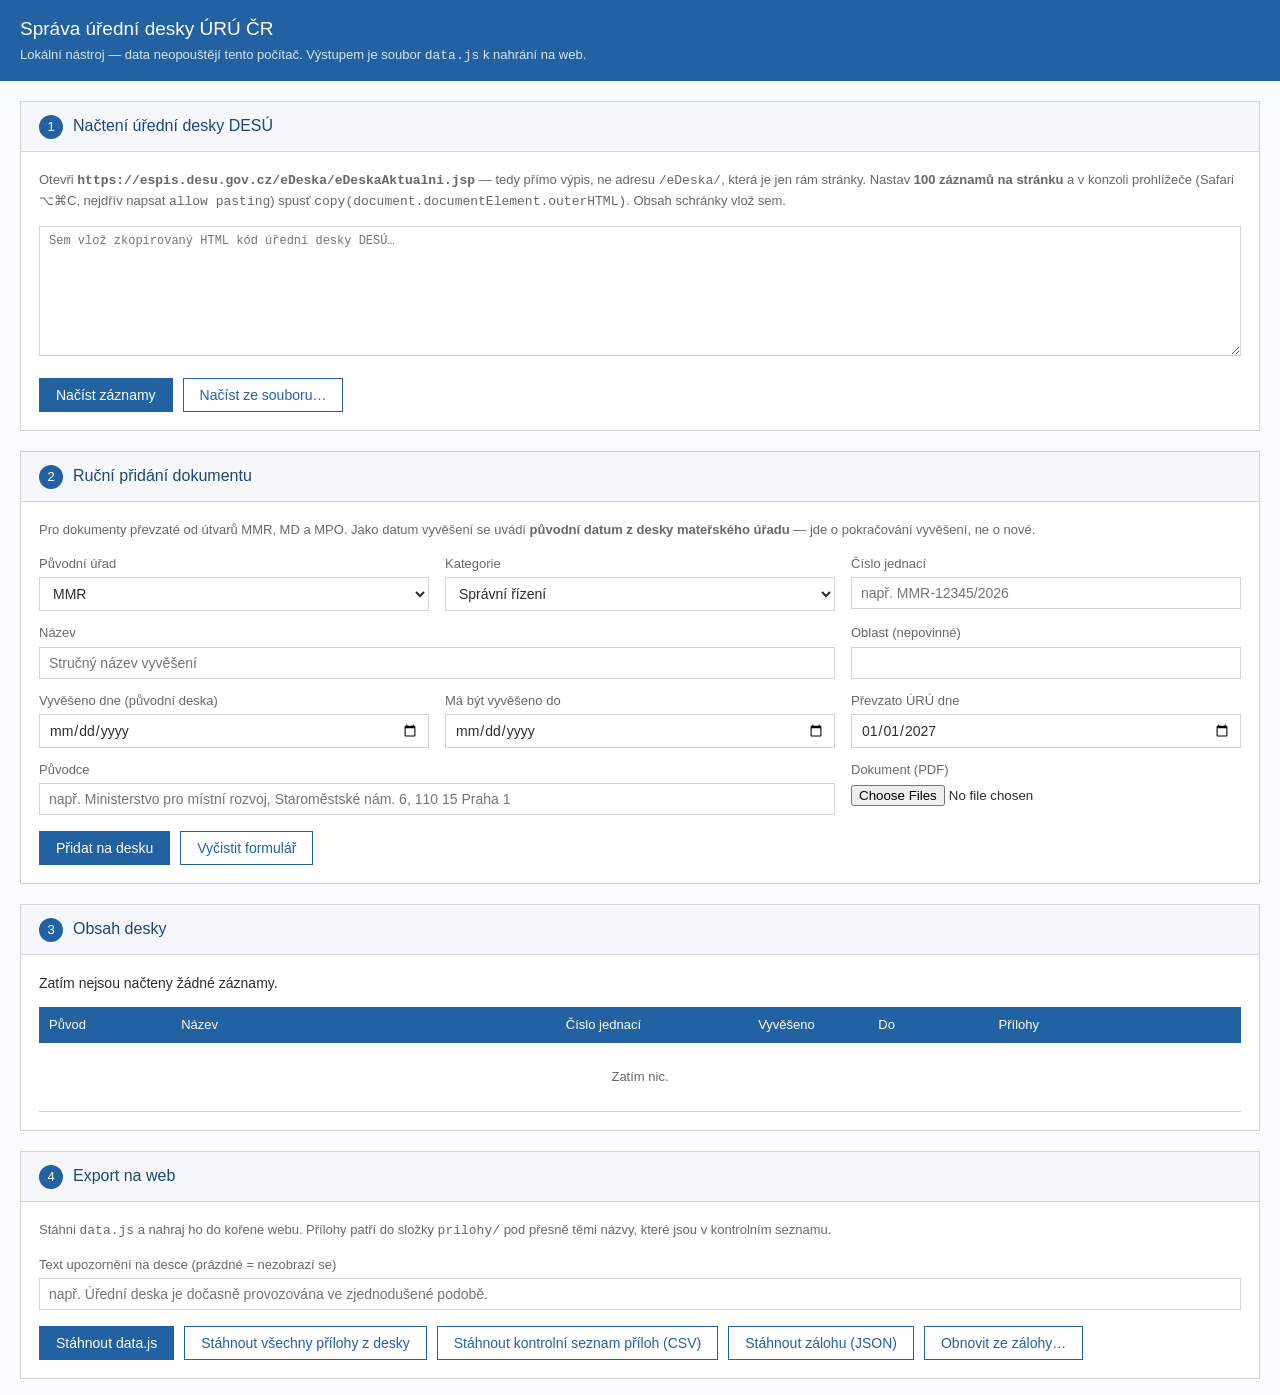
==== deska-admin.html @ 86acbc99 "Přestavba na strukturu docs/ a doplnění administrace - web přesunut do docs/, aby GitHub Pages publi" ====
<!DOCTYPE html>
<html lang="cs-CZ">
<head>
<meta charset="utf-8">
<meta name="viewport" content="width=device-width, initial-scale=1">
<title>Správa úřední desky ÚRÚ ČR</title>
<style>
:root {
  --modra: #2362A2; --modra-tmava: #1C4776; --modra-svetla: #E5EFF8;
  --text: #2E2E2E; --slaby: #686868; --linka: #D4D4D4; --radek: #F5F7FA;
  --zluta-p: #FEF3CD; --zluta-r: #FFC107; --zluta-t: #856404;
  --zelena-p: #E3F5E8; --zelena-r: #4CAF50; --zelena-t: #2E6B3A;
  --cervena-p: #FDE7E7; --cervena-r: #D32F2F; --cervena-t: #A02020;
}
* { box-sizing: border-box; }
body {
  margin: 0; font-family: 'Roboto', -apple-system, BlinkMacSystemFont, 'Segoe UI', Arial, sans-serif;
  font-size: 15px; line-height: 1.55; color: var(--text); background: #FAFBFC;
}
header { background: var(--modra); color: #fff; padding: 14px 0; }
.obsah { max-width: 1280px; margin: 0 auto; padding: 0 20px; }
header h1 { margin: 0; font-size: 19px; font-weight: 500; }
header p { margin: 2px 0 0; font-size: 13px; color: #D6E4F2; }

.krok { background: #fff; border: 1px solid var(--linka); margin: 20px 0; }
.krok > h2 {
  margin: 0; padding: 12px 18px; font-size: 16px; font-weight: 500;
  background: var(--radek); border-bottom: 1px solid var(--linka); color: var(--modra-tmava);
}
.krok > h2 .cislo {
  display: inline-block; width: 24px; height: 24px; line-height: 24px; text-align: center;
  background: var(--modra); color: #fff; border-radius: 50%; font-size: 13px; margin-right: 10px;
}
.telo { padding: 18px; }

label { display: block; font-size: 13px; color: var(--slaby); margin-bottom: 3px; }
input[type=text], input[type=date], select, textarea {
  font-family: inherit; font-size: 14px; padding: 7px 9px;
  border: 1px solid var(--linka); background: #fff; color: var(--text); width: 100%;
}
textarea { min-height: 130px; font-family: ui-monospace, Menlo, Consolas, monospace; font-size: 12px; }
button {
  font-family: inherit; font-size: 14px; padding: 8px 16px; cursor: pointer;
  background: var(--modra); color: #fff; border: 1px solid var(--modra);
}
button:hover { background: var(--modra-tmava); }
button.vedlejsi { background: #fff; color: var(--modra); }
button.vedlejsi:hover { background: var(--modra-svetla); }
button.smazat { background: #fff; color: var(--cervena-t); border-color: var(--cervena-r); padding: 4px 10px; font-size: 13px; }
button:disabled { opacity: .5; cursor: not-allowed; }

.mrizka { display: grid; gap: 12px 16px; }
.m2 { grid-template-columns: 1fr 1fr; }
.m3 { grid-template-columns: 1fr 1fr 1fr; }
.sirka2 { grid-column: span 2; }

.hlaska { padding: 10px 14px; margin: 12px 0; font-size: 14px; border: 1px solid; }
.ok    { background: var(--zelena-p);  border-color: var(--zelena-r);  color: var(--zelena-t); }
.varuj { background: var(--zluta-p);   border-color: var(--zluta-r);   color: var(--zluta-t); }
.chyba { background: var(--cervena-p); border-color: var(--cervena-r); color: var(--cervena-t); }

table { width: 100%; border-collapse: collapse; font-size: 13px; }
th { text-align: left; font-weight: 500; background: var(--modra); color: #fff; padding: 8px 10px; }
td { padding: 8px 10px; border-bottom: 1px solid var(--linka); vertical-align: top; }
tbody tr:nth-child(even) td { background: var(--radek); }
.stitek {
  display: inline-block; font-size: 11px; padding: 1px 7px; border-radius: 2px;
  border: 1px solid var(--modra); background: var(--modra-svetla); color: var(--modra-tmava);
}
.stitek.sejmuto { border-color: var(--slaby); background: #EEE; color: var(--slaby); }
.napoveda { font-size: 13px; color: var(--slaby); margin: 0 0 14px; }
.akce { margin-top: 16px; display: flex; gap: 10px; flex-wrap: wrap; }
.souhrn { font-size: 14px; margin: 0 0 12px; }
.souhrn strong { color: var(--modra-tmava); }
</style>
</head>
<body>

<header>
  <div class="obsah">
    <h1>Správa úřední desky ÚRÚ ČR</h1>
    <p>Lokální nástroj — data neopouštějí tento počítač. Výstupem je soubor <code>data.js</code> k nahrání na web.</p>
  </div>
</header>

<div class="obsah">

  <!-- KROK 1 -->
  <section class="krok">
    <h2><span class="cislo">1</span>Načtení úřední desky DESÚ</h2>
    <div class="telo">
      <p class="napoveda">
        Otevři <strong><code>https://espis.desu.gov.cz/eDeska/eDeskaAktualni.jsp</code></strong>
        — tedy přímo výpis, ne adresu <code>/eDeska/</code>, která je jen rám stránky.
        Nastav <strong>100 záznamů na stránku</strong> a v konzoli prohlížeče (Safari ⌥⌘C,
        nejdřív napsat <code>allow pasting</code>) spusť
        <code>copy(document.documentElement.outerHTML)</code>. Obsah schránky vlož sem.
      </p>
      <textarea id="vstupHtml" placeholder="Sem vlož zkopírovaný HTML kód úřední desky DESÚ…"></textarea>
      <div class="akce">
        <button id="btnNacti">Načíst záznamy</button>
        <button class="vedlejsi" id="btnNactiSoubor">Načíst ze souboru…</button>
        <input type="file" id="souborHtml" accept=".html,.htm,.txt" hidden>
      </div>
      <div id="hlaskaImport"></div>
    </div>
  </section>

  <!-- KROK 2 -->
  <section class="krok">
    <h2><span class="cislo">2</span>Ruční přidání dokumentu</h2>
    <div class="telo">
      <p class="napoveda">
        Pro dokumenty převzaté od útvarů MMR, MD a MPO. Jako datum vyvěšení se uvádí
        <strong>původní datum z desky mateřského úřadu</strong> — jde o pokračování vyvěšení, ne o nové.
      </p>
      <div class="mrizka m3">
        <div>
          <label for="fPuvod">Původní úřad</label>
          <select id="fPuvod">
            <option>MMR</option><option>MD</option><option>MPO</option><option>DESÚ</option>
          </select>
        </div>
        <div>
          <label for="fKategorie">Kategorie</label>
          <select id="fKategorie">
            <option>Správní řízení</option>
            <option>Opatření obecné povahy</option>
            <option>Informace podle zákona č. 106/1999 Sb.</option>
          </select>
        </div>
        <div>
          <label for="fZnacka">Číslo jednací</label>
          <input type="text" id="fZnacka" placeholder="např. MMR-12345/2026">
        </div>
        <div class="sirka2">
          <label for="fNazev">Název</label>
          <input type="text" id="fNazev" placeholder="Stručný název vyvěšení">
        </div>
        <div>
          <label for="fOblast">Oblast <span style="font-weight:400">(nepovinné)</span></label>
          <input type="text" id="fOblast">
        </div>
        <div>
          <label for="fOd">Vyvěšeno dne (původní deska)</label>
          <input type="date" id="fOd">
        </div>
        <div>
          <label for="fDo">Má být vyvěšeno do</label>
          <input type="date" id="fDo">
        </div>
        <div>
          <label for="fPrevzato">Převzato ÚRÚ dne</label>
          <input type="date" id="fPrevzato" value="2027-01-01">
        </div>
        <div class="sirka2">
          <label for="fPuvodce">Původce</label>
          <input type="text" id="fPuvodce" placeholder="např. Ministerstvo pro místní rozvoj, Staroměstské nám. 6, 110 15 Praha 1">
        </div>
        <div>
          <label for="fSoubor">Dokument (PDF)</label>
          <input type="file" id="fSoubor" accept="application/pdf" multiple>
        </div>
      </div>
      <div class="akce">
        <button id="btnPridej">Přidat na desku</button>
        <button class="vedlejsi" id="btnVycisti">Vyčistit formulář</button>
      </div>
      <div id="hlaskaForm"></div>
    </div>
  </section>

  <!-- KROK 3 -->
  <section class="krok">
    <h2><span class="cislo">3</span>Obsah desky</h2>
    <div class="telo">
      <p class="souhrn" id="souhrn">Zatím nejsou načteny žádné záznamy.</p>
      <div id="kontrola"></div>
      <table>
        <thead>
          <tr>
            <th style="width:11%">Původ</th>
            <th style="width:32%">Název</th>
            <th style="width:16%">Číslo jednací</th>
            <th style="width:10%">Vyvěšeno</th>
            <th style="width:10%">Do</th>
            <th style="width:13%">Přílohy</th>
            <th style="width:8%"></th>
          </tr>
        </thead>
        <tbody id="seznam"></tbody>
      </table>
    </div>
  </section>

  <!-- KROK 4 -->
  <section class="krok">
    <h2><span class="cislo">4</span>Export na web</h2>
    <div class="telo">
      <p class="napoveda">
        Stáhni <code>data.js</code> a nahraj ho do kořene webu. Přílohy patří do složky
        <code>prilohy/</code> pod přesně těmi názvy, které jsou v kontrolním seznamu.
      </p>
      <div>
        <label for="fUpozorneni">Text upozornění na desce <span style="font-weight:400">(prázdné = nezobrazí se)</span></label>
        <input type="text" id="fUpozorneni" placeholder="např. Úřední deska je dočasně provozována ve zjednodušené podobě.">
      </div>
      <div class="akce">
        <button id="btnData">Stáhnout data.js</button>
        <button class="vedlejsi" id="btnPrilohy">Stáhnout všechny přílohy z desky</button>
        <button class="vedlejsi" id="btnCsv">Stáhnout kontrolní seznam příloh (CSV)</button>
        <button class="vedlejsi" id="btnZaloha">Stáhnout zálohu (JSON)</button>
        <button class="vedlejsi" id="btnObnov">Obnovit ze zálohy…</button>
        <input type="file" id="souborZaloha" accept=".json" hidden>
      </div>
      <div id="hlaskaExport"></div>
    </div>
  </section>

</div>

<script>
(function () {
"use strict";

var KLIC = "uru-deska-v1";
var zaznamy = [];
var poradiRucnich = 0;

/* ---------------------------------------------------------- pomocné */

function $(id) { return document.getElementById(id); }

function esc(s) {
  return String(s == null ? "" : s)
    .replace(/&/g, "&amp;").replace(/</g, "&lt;")
    .replace(/>/g, "&gt;").replace(/"/g, "&quot;");
}

function hlaska(kam, typ, text) {
  $(kam).innerHTML = '<div class="hlaska ' + typ + '">' + text + '</div>';
}

function iso2cz(iso) {
  if (!iso) return "";
  var c = iso.split("-");
  return c[2] + "." + c[1] + "." + c[0];
}

function cz2iso(cz) {
  if (!cz) return "";
  var c = cz.replace(/\s/g, "").split(".");
  if (c.length !== 3) return "";
  return c[2] + "-" + ("0" + c[1]).slice(-2) + "-" + ("0" + c[0]).slice(-2);
}

function dnesIso() {
  var d = new Date();
  return d.getFullYear() + "-" + ("0" + (d.getMonth() + 1)).slice(-2) + "-" + ("0" + d.getDate()).slice(-2);
}

function stahni(nazev, obsah, typ) {
  var b = new Blob([obsah], { type: (typ || "text/plain") + ";charset=utf-8" });
  var a = document.createElement("a");
  a.href = URL.createObjectURL(b);
  a.download = nazev;
  document.body.appendChild(a); a.click(); document.body.removeChild(a);
  setTimeout(function () { URL.revokeObjectURL(a.href); }, 1000);
}

function kb(bytes) {
  if (!bytes && bytes !== 0) return "";
  return (bytes / 1024).toFixed(1).replace(".", ",") + " kB";
}

/* ---------------------------------------------- parser desky DESÚ */

function parsuj(html) {
  var doc = new DOMParser().parseFromString(html, "text/html");

  /* Adresa /eDeska/ je frameset — výpis je až ve vnořené stránce. */
  if (doc.querySelector("frameset, frame")) {
    throw new Error(
      "Zkopíroval jsi rám stránky, ne výpis. Úřední deska je frameset a seznam " +
      "záznamů je až uvnitř.<br><br>Buď otevři přímo " +
      "<code>https://espis.desu.gov.cz/eDeska/eDeskaAktualni.jsp</code> a zkopíruj HTML tam, " +
      "nebo na stránce s deskou spusť v konzoli:<br>" +
      "<code>copy(document.getElementById('mainFrame').contentDocument.documentElement.outerHTML)</code>");
  }

  var odkazy = doc.querySelectorAll('a[href*="eDeskaDetail"]');
  if (!odkazy.length) {
    throw new Error("Ve vloženém textu není výpis úřední desky — nenašel jsem žádný odkaz na detail vyvěšení.");
  }

  /* Kontrola úplnosti: stránkování má tvar „1 - 54 z 54“. */
  var strank = (doc.body.textContent || "").match(/(\d+)\s*-\s*(\d+)\s*z\s*(\d+)/);
  if (strank && strank[2] !== strank[3]) {
    throw new Error("Vložený výpis obsahuje jen " + strank[2] + " z " + strank[3] +
      " záznamů. Na stránce přepni počet záznamů na stránku na 100 a zkopíruj HTML znovu.");
  }

  /* Sloupce se hledají podle tříd; když je šablona nemá, použije se pořadí. */
  function bunka(radek, trida, poradi) {
    var t = radek.querySelector("td." + trida);
    if (t) return t;
    return radek.cells && radek.cells.length > poradi ? radek.cells[poradi] : null;
  }
  function text(uzel) { return uzel ? uzel.textContent.replace(/\s+/g, " ").trim() : ""; }

  var vysledek = [], videno = {};

  Array.prototype.forEach.call(odkazy, function (a) {
    var id = (a.getAttribute("href") || "").match(/detailId=(\d+)/);
    if (!id) return;
    id = id[1];
    if (videno[id]) return;
    videno[id] = 1;

    var radek = a.closest("tr");
    if (!radek) return;

    var datumy = [];
    Array.prototype.forEach.call(radek.querySelectorAll("td.edeska-sloupec-zverejnit"), function (t) {
      var d = text(t).match(/\d{2}\.\d{2}\.\d{4}/);
      if (d) datumy.push(d[0]);
    });
    if (datumy.length < 2) {
      /* Záloha pro šablonu bez tříd: vezmou se data v pořadí výskytu v řádku. */
      datumy = (text(radek).match(/\d{2}\.\d{2}\.\d{4}/g) || []);
    }

    var prilohy = [];
    Array.prototype.forEach.call(radek.querySelectorAll('a[href*="idPriloha"]'), function (p) {
      var pid = (p.getAttribute("href") || "").match(/idPriloha=(\d+)/);
      if (!pid) return;
      var nazev = text(p);
      /* Velikost stojí jako holý text hned za odkazem, v závorce. */
      var vel = "", uzel = p.nextSibling;
      while (uzel && uzel.nodeType === 3) {
        var m = uzel.textContent.match(/\(([^)]+)\)/);
        if (m) { vel = m[1].trim(); break; }
        uzel = uzel.nextSibling;
      }
      prilohy.push({
        nazev: nazev, velikost: vel, soubor: nazev,
        zdroj: "https://espis.desu.gov.cz/eDeska/download.jsp?idPriloha=" + pid[1]
      });
    });

    vysledek.push({
      id: id,
      puvod: "DESÚ",
      kategorie: text(bunka(radek, "edeska-sloupec-kategorie", 0)),
      nazev: text(a),
      znacka: text(bunka(radek, "edeska-sloupec-znacka", 2)),
      od: datumy[0] || "", do: datumy[1] || "",
      odIso: cz2iso(datumy[0] || ""), doIso: cz2iso(datumy[1] || ""),
      oblast: "",
      puvodce: "DESU  Nábřeží Ludvíka Svobody 1222/12, 110 00 Praha 1",
      adresat: "Úřad rozvoje území České republiky, Úřední deska, IČO: 24858234",
      internetOd: datumy[0] || "",
      prilohy: prilohy
    });
  });

  if (!vysledek.length) throw new Error("V tabulce se nepodařilo přečíst žádný záznam.");
  return vysledek;
}

/* Stejný název souboru u více vyvěšení:
   - shodná velikost → jde o tentýž dokument, oba odkazy míří na jeden soubor
   - odlišná velikost → jsou to různé dokumenty, názvy se odliší prefixem s ID */
function srovnejNazvy(vsechny) {
  var podleNazvu = {};
  vsechny.forEach(function (z) {
    z.prilohy.forEach(function (p) {
      var zaklad = p.nazev;
      (podleNazvu[zaklad] = podleNazvu[zaklad] || []).push(p);
    });
  });
  var prejmenovane = [];
  Object.keys(podleNazvu).forEach(function (nazev) {
    var skupina = podleNazvu[nazev];
    var ids = {}, velikosti = {};
    skupina.forEach(function (p) {
      var id = (p.zdroj || "").match(/idPriloha=(\d+)/);
      p._id = id ? id[1] : "";
      ids[p._id] = 1;
      velikosti[p.velikost] = 1;
    });
    if (Object.keys(ids).length < 2) return;          // tentýž soubor vícekrát
    if (Object.keys(velikosti).length < 2) {          // různá ID, stejná velikost
      skupina.forEach(function (p) { p.soubor = nazev; });
      return;
    }
    skupina.forEach(function (p) {                    // různá ID i velikost
      if (p._id) {
        p.soubor = p._id + "-" + nazev;
        prejmenovane.push({ puvodni: nazev, novy: p.soubor, velikost: p.velikost });
      }
    });
  });
  return prejmenovane;
}

function odEntit(s) {
  var d = document.createElement("textarea");
  d.innerHTML = s;
  return d.value.trim();
}

/* ------------------------------------------------------- vykreslení */

function vykresli() {
  var telo = $("seznam");
  if (!zaznamy.length) {
    telo.innerHTML = '<tr><td colspan="7" style="text-align:center;color:#686868;padding:24px">Zatím nic.</td></tr>';
    $("souhrn").textContent = "Zatím nejsou načteny žádné záznamy.";
    $("kontrola").innerHTML = "";
    return;
  }

  var dnes = dnesIso();
  zaznamy.sort(function (a, b) {
    return (b.odIso || "").localeCompare(a.odIso || "") || (a.znacka || "").localeCompare(b.znacka || "");
  });

  telo.innerHTML = zaznamy.map(function (z, i) {
    var sejmuto = z.doIso && z.doIso < dnes;
    return '<tr>' +
      '<td><span class="stitek' + (sejmuto ? ' sejmuto' : '') + '">' + esc(z.puvod) + '</span></td>' +
      '<td>' + esc(z.nazev) + '</td>' +
      '<td>' + esc(z.znacka) + '</td>' +
      '<td>' + esc(z.od) + '</td>' +
      '<td>' + esc(z.do) + '</td>' +
      '<td>' + (z.prilohy.length ? z.prilohy.map(function (p) { return esc(p.nazev); }).join("<br>") : "—") + '</td>' +
      '<td><button class="smazat" data-i="' + i + '">Odebrat</button></td>' +
    '</tr>';
  }).join("");

  Array.prototype.forEach.call(telo.querySelectorAll(".smazat"), function (b) {
    b.addEventListener("click", function () {
      var z = zaznamy[+b.dataset.i];
      if (confirm("Odebrat z desky?\n\n" + z.znacka + "\n" + z.nazev)) {
        zaznamy.splice(+b.dataset.i, 1);
        uloz(); vykresli();
      }
    });
  });

  var zDesu = zaznamy.filter(function (z) { return z.puvod === "DESÚ"; }).length;
  var pocetPriloh = zaznamy.reduce(function (s, z) { return s + z.prilohy.length; }, 0);
  $("souhrn").innerHTML =
    "Celkem <strong>" + zaznamy.length + "</strong> záznamů (z toho " + zDesu +
    " z desky DESÚ, " + (zaznamy.length - zDesu) + " převzatých) a <strong>" + pocetPriloh + "</strong> příloh.";

  zkontroluj();
}

/* --------------------------------------------------------- kontroly */

function zkontroluj() {
  var potize = [];
  var nazvySouboru = {};
  var shodneNazvy = {};

  zaznamy.forEach(function (z) {
    if (!z.znacka) potize.push("Záznam „" + z.nazev + "“ nemá číslo jednací.");
    if (!z.odIso) potize.push(z.znacka + ": chybí datum vyvěšení.");
    if (!z.doIso) potize.push(z.znacka + ": chybí datum, do kdy má být vyvěšeno.");
    if (z.odIso && z.doIso && z.doIso < z.odIso)
      potize.push(z.znacka + ": datum sejmutí je dříve než datum vyvěšení.");
    if (!z.prilohy.length)
      potize.push(z.znacka + ": k vyvěšení není připojen žádný dokument.");
    z.prilohy.forEach(function (p) {
      if (nazvySouboru[p.soubor]) shodneNazvy[p.soubor] = 1;
      nazvySouboru[p.soubor] = 1;
    });
  });

  /* Dokumenty, kterým doba vyvěšení uplyne dříve, než se čeká obnovení ESPISu. */
  var hranice = "2027-01-31";
  var brzy = zaznamy.filter(function (z) { return z.doIso && z.doIso <= hranice; }).length;

  var html = "";
  if (potize.length) {
    html += '<div class="hlaska varuj"><strong>Ke kontrole:</strong><br>' +
            potize.slice(0, 12).map(esc).join("<br>") +
            (potize.length > 12 ? "<br>… a dalších " + (potize.length - 12) : "") + '</div>';
  } else {
    html += '<div class="hlaska ok">Všechny záznamy mají vyplněná povinná pole i dokumenty.</div>';
  }
  var prej = window.POSLEDNI_PREJMENOVANI || [];
  if (prej.length) {
    html += '<div class="hlaska varuj"><strong>Různé dokumenty se stejným názvem — přejmenuj je:</strong><br>' +
      prej.map(function (p) {
        return 'soubor o velikosti ' + esc(p.velikost) + ' přejmenuj z <code>' +
               esc(p.puvodni) + '</code> na <code>' + esc(p.novy) + '</code>';
      }).join("<br>") + '</div>';
  }
  var shodne = Object.keys(shodneNazvy).filter(function (n) {
    return !prej.some(function (p) { return p.novy === n; });
  });
  if (shodne.length) {
    html += '<div class="hlaska ok"><strong>Dvojí výskyt téhož dokumentu:</strong> ' +
            shodne.map(esc).join(", ") +
            '. Mají shodnou velikost, jde tedy o tentýž soubor u dvou vyvěšení. ' +
            'Ve složce Stahování smaž kopie, které Safari pojmenoval s příponou ' +
            '<code>-2</code>, a ponech jednu.</div>';
  }
  if (brzy) {
    html += '<div class="hlaska varuj">' + brzy + ' dokumentům uplyne doba vyvěšení do 31. 1. 2027. ' +
            'Ze statické desky zmizí samy v den sejmutí, ale po obnovení ESPISu je potřeba ' +
            'ověřit, že mají ve spisové službě zapsané správné datum sejmutí.</div>';
  }
  $("kontrola").innerHTML = html;
}

/* ----------------------------------------------------------- uložení */

function uloz() {
  try { localStorage.setItem(KLIC, JSON.stringify({ zaznamy: zaznamy, poradi: poradiRucnich })); }
  catch (e) { /* soukromé okno nebo plná kvóta — práce pokračuje, jen se neobnoví */ }
}

function nacti() {
  try {
    var s = localStorage.getItem(KLIC);
    if (!s) return;
    var d = JSON.parse(s);
    zaznamy = d.zaznamy || [];
    poradiRucnich = d.poradi || 0;
  } catch (e) { zaznamy = []; }
}

/* ------------------------------------------------------------ export */

function vyrobData() {
  var cista = zaznamy.map(function (z) {
    return {
      id: z.id, puvod: z.puvod, kategorie: z.kategorie, nazev: z.nazev, znacka: z.znacka,
      od: z.od, do: z.do, odIso: z.odIso, doIso: z.doIso,
      oblast: z.oblast, puvodce: z.puvodce, adresat: z.adresat,
      internetOd: z.internetOd, prevzatoDne: z.prevzatoDne || "",
      prilohy: z.prilohy.map(function (p) {
        return { nazev: p.nazev, velikost: p.velikost, soubor: p.soubor };
      })
    };
  });
  var up = $("fUpozorneni").value.trim();
  return "/* Úřední deska ÚRÚ ČR — data vygenerovaná " + iso2cz(dnesIso()) + " */\n" +
         "window.EDESKA = " + JSON.stringify(cista, null, 1) + ";\n" +
         "window.EDESKA_UPOZORNENI = " + JSON.stringify(up) + ";\n";
}

function vyrobCsv() {
  var r = ["puvod;cislo_jednaci;ulozit_jako;velikost;zdrojova_adresa"];
  zaznamy.forEach(function (z) {
    z.prilohy.forEach(function (p) {
      r.push([z.puvod, z.znacka, p.soubor, p.velikost, p.zdroj || "(ruční vstup)"].join(";"));
    });
  });
  return "﻿" + r.join("\n") + "\n";
}

/* ------------------------------------------------------------ obsluha */

$("btnNacti").addEventListener("click", function () {
  var html = $("vstupHtml").value;
  if (!html.trim()) { hlaska("hlaskaImport", "chyba", "Vlož nejprve zkopírovaný kód stránky."); return; }
  try {
    var nove = parsuj(html);
    var mam = {};
    zaznamy.forEach(function (z) { mam[z.id] = 1; });
    var pridano = 0, aktualizovano = 0;
    nove.forEach(function (n) {
      if (mam[n.id]) {
        for (var i = 0; i < zaznamy.length; i++) {
          if (zaznamy[i].id === n.id) { zaznamy[i] = n; aktualizovano++; break; }
        }
      } else { zaznamy.push(n); pridano++; }
    });
    window.POSLEDNI_PREJMENOVANI = srovnejNazvy(zaznamy);
    uloz(); vykresli();
    hlaska("hlaskaImport", "ok", "Načteno <strong>" + nove.length + "</strong> záznamů z desky DESÚ — " +
      pridano + " nových, " + aktualizovano + " aktualizovaných. " +
      "Ručně přidané dokumenty zůstaly zachovány.");
    $("vstupHtml").value = "";
  } catch (e) {
    hlaska("hlaskaImport", "chyba", esc(e.message));
  }
});

$("btnNactiSoubor").addEventListener("click", function () { $("souborHtml").click(); });
$("souborHtml").addEventListener("change", function (ev) {
  var f = ev.target.files[0]; if (!f) return;
  var r = new FileReader();
  r.onload = function () { $("vstupHtml").value = r.result; $("btnNacti").click(); };
  r.readAsText(f, "utf-8");
  ev.target.value = "";
});

$("btnPridej").addEventListener("click", function () {
  var nazev = $("fNazev").value.trim();
  var znacka = $("fZnacka").value.trim();
  var od = $("fOd").value, doD = $("fDo").value;

  var chybi = [];
  if (!nazev) chybi.push("název");
  if (!znacka) chybi.push("číslo jednací");
  if (!od) chybi.push("datum vyvěšení");
  if (!doD) chybi.push("datum, do kdy má být vyvěšeno");
  if (chybi.length) {
    hlaska("hlaskaForm", "chyba", "Chybí: " + chybi.join(", ") + ".");
    return;
  }
  if (doD < od) {
    hlaska("hlaskaForm", "chyba", "Datum sejmutí nemůže být dříve než datum vyvěšení.");
    return;
  }

  poradiRucnich++;
  var soubory = $("fSoubor").files;
  var prilohy = [];
  for (var i = 0; i < soubory.length; i++) {
    prilohy.push({ nazev: soubory[i].name, velikost: kb(soubory[i].size), soubor: soubory[i].name });
  }

  zaznamy.push({
    id: "r" + poradiRucnich,
    puvod: $("fPuvod").value,
    kategorie: $("fKategorie").value,
    nazev: nazev, znacka: znacka,
    od: iso2cz(od), do: iso2cz(doD), odIso: od, doIso: doD,
    oblast: $("fOblast").value.trim(),
    puvodce: $("fPuvodce").value.trim(),
    adresat: "Úřad rozvoje území České republiky, Úřední deska, IČO: 24858234",
    internetOd: iso2cz(od),
    prevzatoDne: iso2cz($("fPrevzato").value),
    prilohy: prilohy
  });

  uloz(); vykresli();
  hlaska("hlaskaForm", "ok", "Přidáno. Nezapomeň zkopírovat " +
    (prilohy.length ? "soubor" + (prilohy.length > 1 ? "y" : "") + " <strong>" +
      prilohy.map(function (p) { return esc(p.soubor); }).join("</strong>, <strong>") + "</strong>" : "dokument") +
    " do složky <code>prilohy/</code>.");
  vycisti();
});

function vycisti() {
  ["fZnacka", "fNazev", "fOblast", "fPuvodce"].forEach(function (id) { $(id).value = ""; });
  $("fOd").value = ""; $("fDo").value = ""; $("fSoubor").value = "";
}
$("btnVycisti").addEventListener("click", function () { vycisti(); $("hlaskaForm").innerHTML = ""; });

$("btnData").addEventListener("click", function () {
  if (!zaznamy.length) { hlaska("hlaskaExport", "chyba", "Deska je prázdná, není co exportovat."); return; }
  stahni("data.js", vyrobData(), "application/javascript");
  hlaska("hlaskaExport", "ok", "Soubor <code>data.js</code> stažen. Nahraj ho do kořene webu — nic jiného se nemění.");
});

$("btnPrilohy").addEventListener("click", function () {
  var ke = [];
  var mam = {};
  zaznamy.forEach(function (z) {
    z.prilohy.forEach(function (p) {
      if (p.zdroj && !mam[p.soubor]) { mam[p.soubor] = 1; ke.push(p); }
    });
  });
  if (!ke.length) {
    hlaska("hlaskaExport", "chyba", "Žádná příloha nemá zdrojovou adresu — ručně vložené dokumenty se stahovat nemusí.");
    return;
  }
  hlaska("hlaskaExport", "varuj", "Spouštím stahování " + ke.length + " příloh. " +
    "Prohlížeč se nejspíš jednou zeptá, jestli povolit stahování více souborů — povol to. " +
    "Soubory přistanou ve složce Stahování, odtud je přesuň do <code>web/prilohy/</code>.");

  /* Stahuje se po jednom s prodlevou — prohlížeč jinak část požadavků zahodí. */
  var i = 0;
  (function dalsi() {
    if (i >= ke.length) {
      hlaska("hlaskaExport", "ok", "Odesláno " + ke.length + " požadavků na stažení. " +
        "Ve složce Stahování zkontroluj, že máš všech " + ke.length + " souborů, " +
        "a porovnej je s kontrolním seznamem CSV.");
      return;
    }
    var a = document.createElement("a");
    a.href = ke[i].zdroj;
    a.download = ke[i].soubor;
    document.body.appendChild(a); a.click(); document.body.removeChild(a);
    i++;
    setTimeout(dalsi, 400);
  })();
});

$("btnCsv").addEventListener("click", function () {
  stahni("prilohy-ke-stazeni.csv", vyrobCsv(), "text/csv");
});

$("btnZaloha").addEventListener("click", function () {
  stahni("deska-zaloha-" + dnesIso() + ".json",
    JSON.stringify({ zaznamy: zaznamy, poradi: poradiRucnich }, null, 1), "application/json");
});

$("btnObnov").addEventListener("click", function () { $("souborZaloha").click(); });
$("souborZaloha").addEventListener("change", function (ev) {
  var f = ev.target.files[0]; if (!f) return;
  var r = new FileReader();
  r.onload = function () {
    try {
      var d = JSON.parse(r.result);
      if (!d.zaznamy) throw new Error("Soubor neobsahuje zálohu desky.");
      zaznamy = d.zaznamy; poradiRucnich = d.poradi || 0;
      uloz(); vykresli();
      hlaska("hlaskaExport", "ok", "Záloha obnovena — " + zaznamy.length + " záznamů.");
    } catch (e) { hlaska("hlaskaExport", "chyba", esc(e.message)); }
  };
  r.readAsText(f, "utf-8");
  ev.target.value = "";
});

nacti();
vykresli();
})();
</script>
</body>
</html>
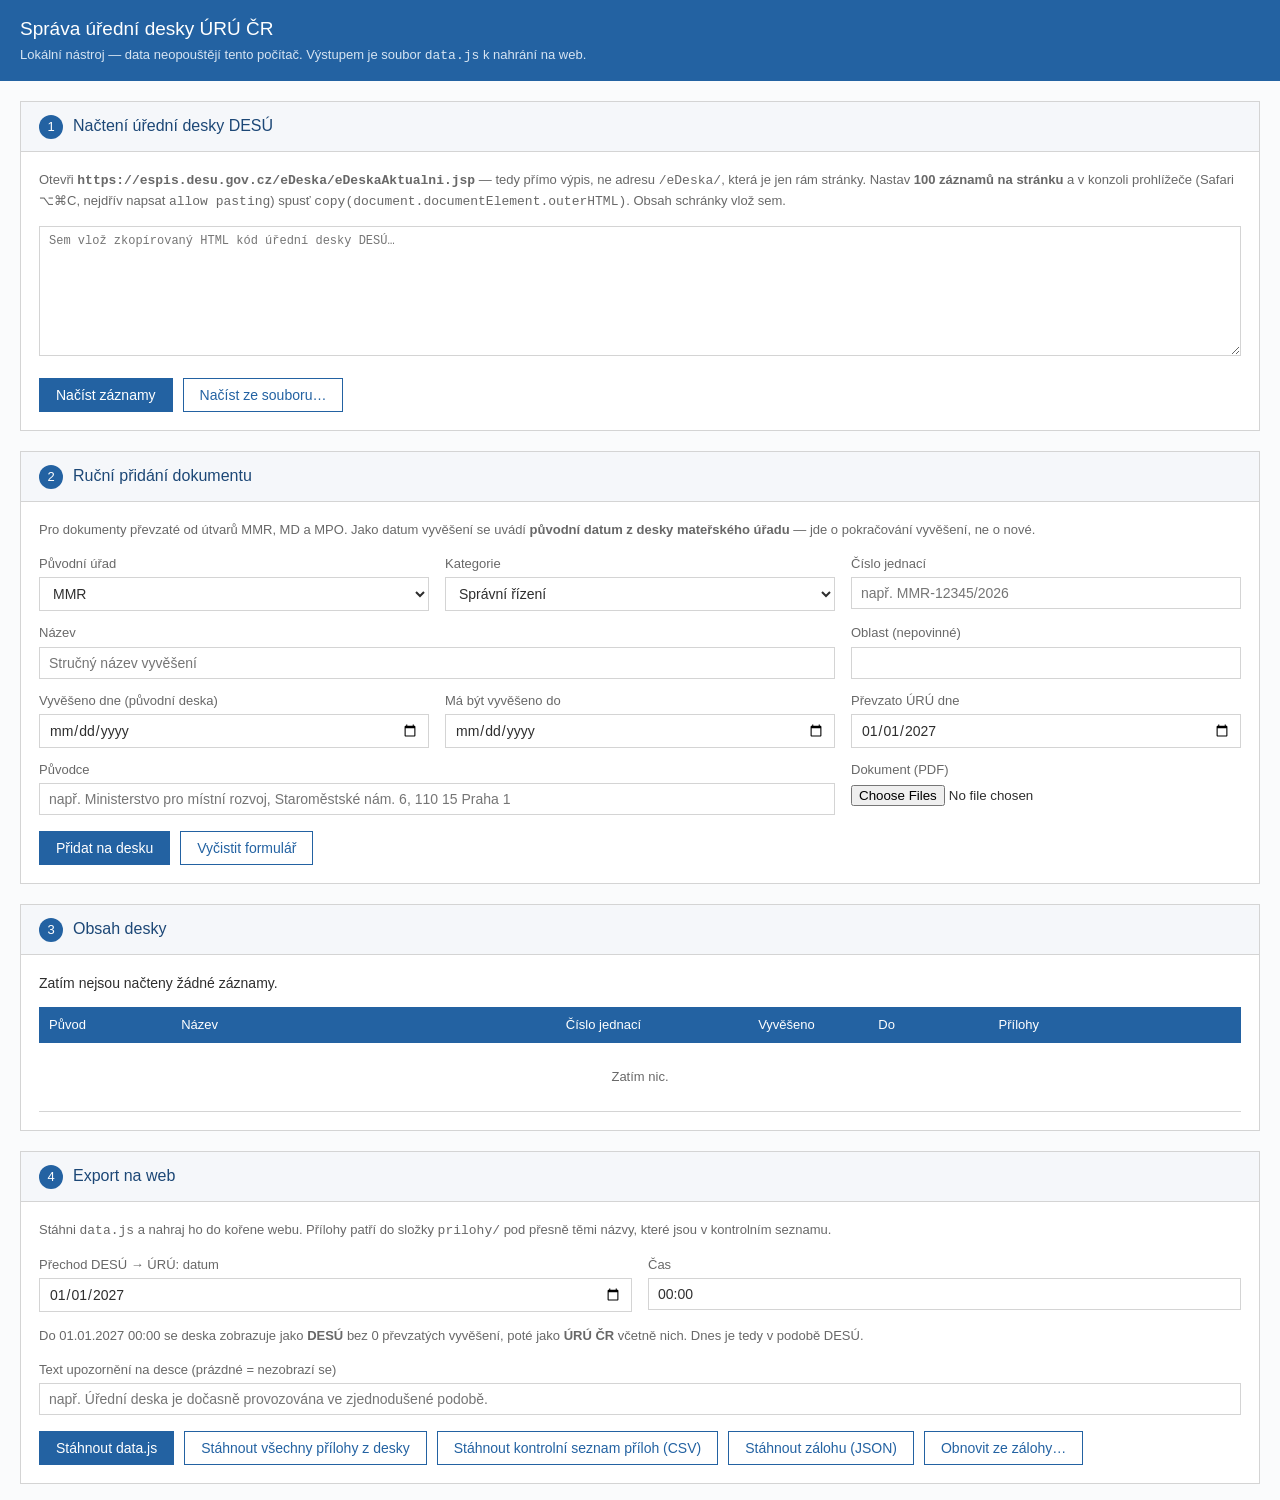
==== commit 42749292: "Přepínání podoby desky DESÚ → ÚRÚ v nastavený okamžik Deska jde nasadit předem: do okamžiku přechodu" ====
--- a/deska-admin.html
+++ b/deska-admin.html
@@ -201,6 +201,17 @@
         Stáhni <code>data.js</code> a nahraj ho do kořene webu. Přílohy patří do složky
         <code>prilohy/</code> pod přesně těmi názvy, které jsou v kontrolním seznamu.
       </p>
+      <div class="mrizka m2" style="margin-bottom:14px">
+        <div>
+          <label for="fPrechodDatum">Přechod DESÚ → ÚRÚ: datum</label>
+          <input type="date" id="fPrechodDatum" value="2027-01-01">
+        </div>
+        <div>
+          <label for="fPrechodCas">Čas</label>
+          <input type="text" id="fPrechodCas" value="00:00" placeholder="hh:mm">
+        </div>
+      </div>
+      <p class="napoveda" id="nahledPrechodu"></p>
       <div>
         <label for="fUpozorneni">Text upozornění na desce <span style="font-weight:400">(prázdné = nezobrazí se)</span></label>
         <input type="text" id="fUpozorneni" placeholder="např. Úřední deska je dočasně provozována ve zjednodušené podobě.">
@@ -456,6 +467,7 @@
     " z desky DESÚ, " + (zaznamy.length - zDesu) + " převzatých) a <strong>" + pocetPriloh + "</strong> příloh.";
 
   zkontroluj();
+  nahledPrechodu();
 }
 
 /* --------------------------------------------------------- kontroly */
@@ -549,9 +561,13 @@
     };
   });
   var up = $("fUpozorneni").value.trim();
-  return "/* Úřední deska ÚRÚ ČR — data vygenerovaná " + iso2cz(dnesIso()) + " */\n" +
+  var prechod = okamzikPrechodu();
+  return "/* Úřední deska — data vygenerovaná " + iso2cz(dnesIso()) + " */\n" +
          "window.EDESKA = " + JSON.stringify(cista, null, 1) + ";\n" +
-         "window.EDESKA_UPOZORNENI = " + JSON.stringify(up) + ";\n";
+         "window.EDESKA_UPOZORNENI = " + JSON.stringify(up) + ";\n" +
+         "/* Do tohoto okamžiku vystupuje deska jako DESÚ a skrývá převzatá\n" +
+         "   vyvěšení; od něj jako ÚRÚ ČR a zobrazí je. Místní čas. */\n" +
+         "window.EDESKA_PRECHOD = " + JSON.stringify(prechod) + ";\n";
 }
 
 function vyrobCsv() {
@@ -562,6 +578,34 @@
     });
   });
   return "﻿" + r.join("\n") + "\n";
+}
+
+function okamzikPrechodu() {
+  var d = $("fPrechodDatum").value;
+  var c = ($("fPrechodCas").value || "00:00").trim();
+  if (!d) return "";
+  if (!/^\d{1,2}:\d{2}$/.test(c)) return "";
+  var cc = c.split(":");
+  return d + "T" + ("0" + cc[0]).slice(-2) + ":" + cc[1] + ":00";
+}
+
+function nahledPrechodu() {
+  var t = okamzikPrechodu();
+  var el = $("nahledPrechodu");
+  if (!t) {
+    el.innerHTML = '<span style="color:#A02020">Neplatné datum nebo čas — ' +
+      'deska by se chovala jako ÚRÚ od začátku.</span>';
+    return;
+  }
+  var kdy = new Date(t), ted = new Date();
+  var prevzata = zaznamy.filter(function (z) { return z.puvod && z.puvod !== "DESÚ"; }).length;
+  el.innerHTML = "Do " + esc(iso2cz(t.slice(0, 10))) + " " + esc(t.slice(11, 16)) +
+    " se deska zobrazuje jako <strong>DESÚ</strong> bez " + prevzata +
+    " převzatých vyvěšení, poté jako <strong>ÚRÚ ČR</strong> včetně nich. " +
+    (kdy > ted
+      ? "Dnes je tedy v podobě DESÚ."
+      : "<strong>Tento okamžik už nastal</strong> — deska se zobrazuje jako ÚRÚ. " +
+        "Pro vyzkoušení podoby DESÚ nastav datum do budoucna.");
 }
 
 /* ------------------------------------------------------------ obsluha */
@@ -721,8 +765,13 @@
   ev.target.value = "";
 });
 
+["fPrechodDatum", "fPrechodCas"].forEach(function (id) {
+  $(id).addEventListener("input", nahledPrechodu);
+});
+
 nacti();
 vykresli();
+nahledPrechodu();
 })();
 </script>
 </body>
